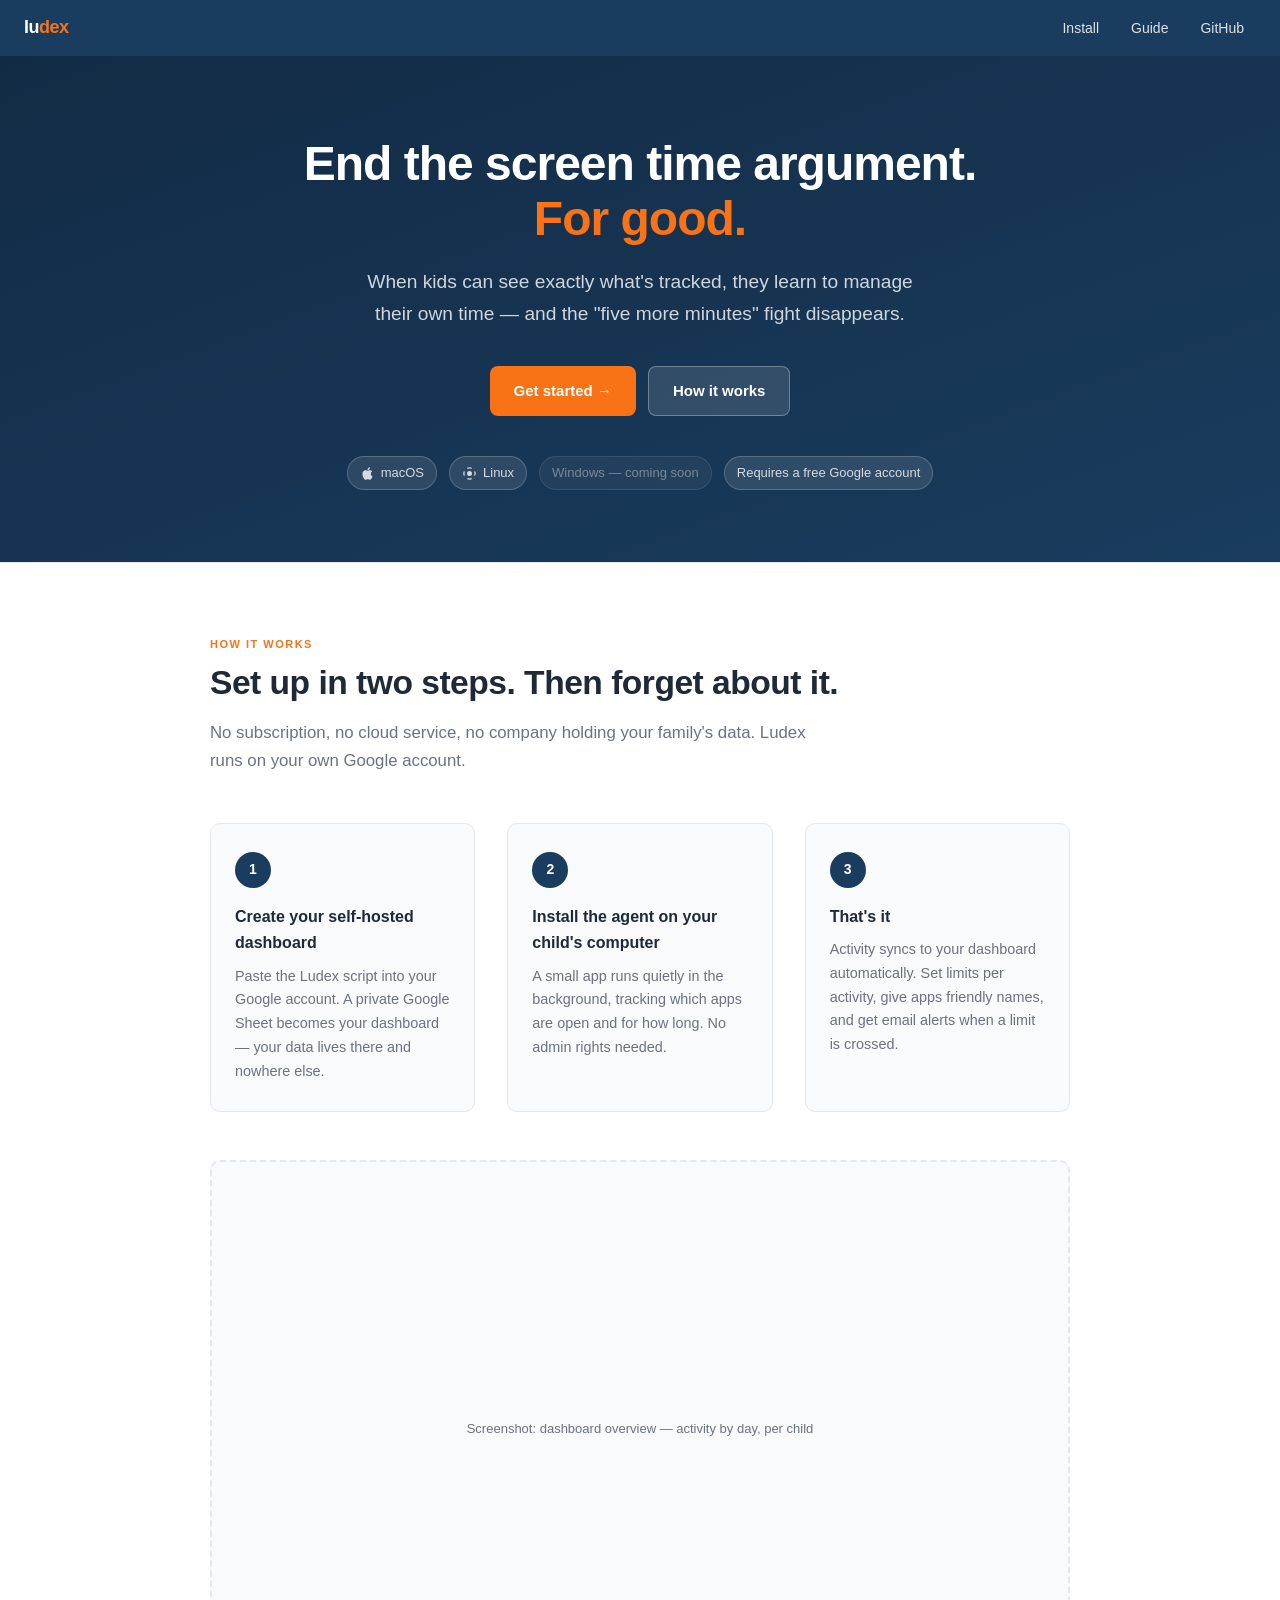
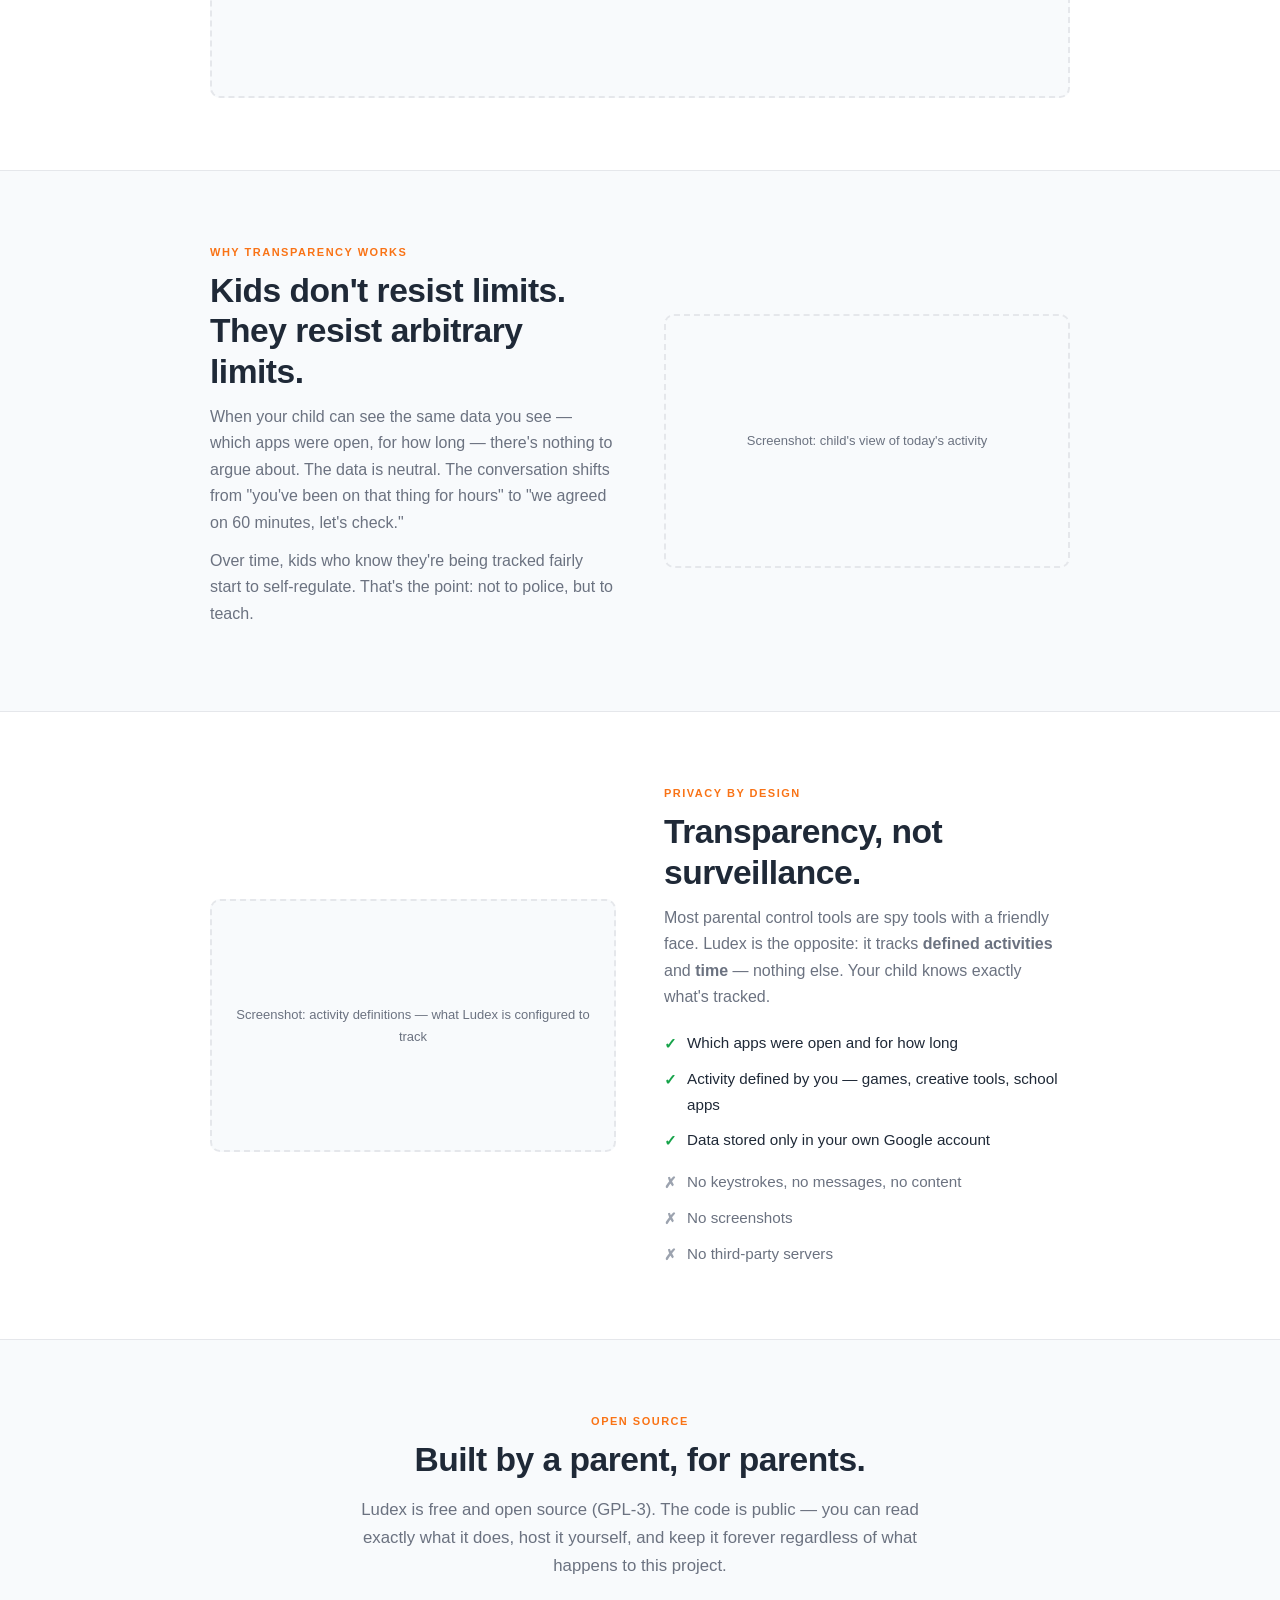
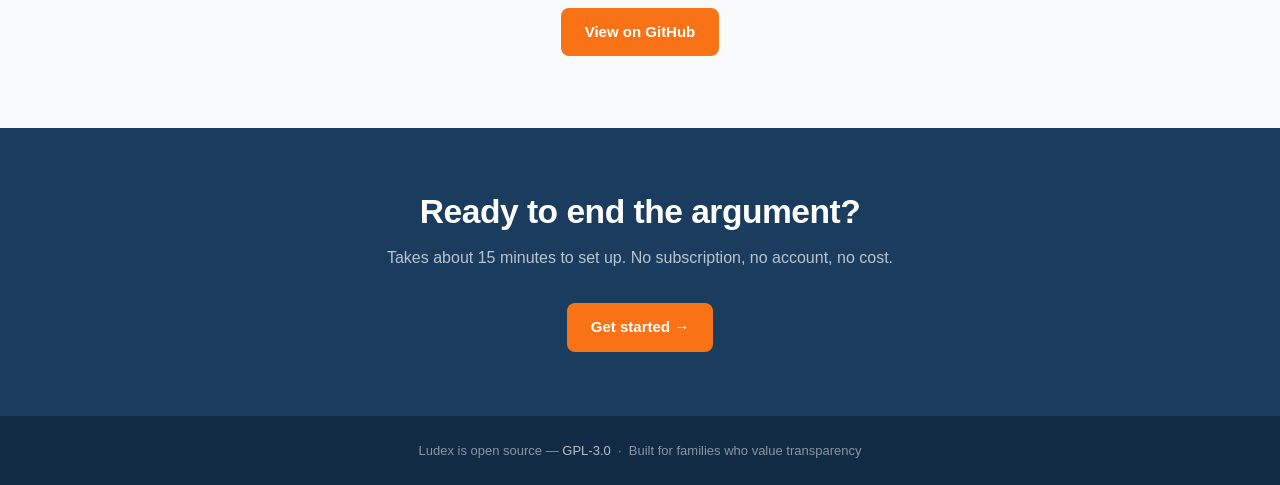
==== site/index.html @ 0217f78f "added documentation, v0.1.4" ====
<!DOCTYPE html>
<html lang="en">
<head>
  <meta charset="utf-8">
  <meta name="viewport" content="width=device-width, initial-scale=1">
  <title>Ludex — Screen time that empowers kids</title>
  <meta name="description" content="Ludex tracks app usage transparently so kids learn to manage their own screen time. No surveillance — just shared data, fewer arguments.">
  <link rel="stylesheet" href="style.css">
</head>
<body>

<nav>
  <span class="nav-logo">lu<span>dex</span></span>
  <ul>
    <li><a href="install.html">Install</a></li>
    <li><a href="guide.html">Guide</a></li>
    <li><a href="https://github.com/arno-vanwouwe/ludex" target="_blank">GitHub</a></li>
  </ul>
</nav>

<!-- ── Hero ── -->
<section class="hero">
  <h1>End the screen time argument. <em>For good.</em></h1>
  <p>
    When kids can see exactly what's tracked, they learn to manage their own time —
    and the "five more minutes" fight disappears.
  </p>
  <div class="btn-row">
    <a href="install.html" class="btn btn-primary">Get started →</a>
    <a href="#how-it-works" class="btn btn-ghost">How it works</a>
  </div>
  <div class="platform-badges">
    <span class="badge">
      <svg viewBox="0 0 24 24"><path d="M18.71 19.5c-.83 1.24-1.71 2.45-3.05 2.47-1.34.03-1.77-.79-3.29-.79-1.53 0-2 .77-3.27.82-1.31.05-2.3-1.32-3.14-2.53C4.25 17 2.94 12.45 4.7 9.39c.87-1.52 2.43-2.48 4.12-2.51 1.28-.02 2.5.87 3.29.87.78 0 2.26-1.07 3.8-.91.65.03 2.47.26 3.64 1.98-.09.06-2.17 1.28-2.15 3.81.03 3.02 2.65 4.03 2.68 4.04-.03.07-.42 1.44-1.38 2.83M13 3.5c.73-.83 1.94-1.46 2.94-1.5.13 1.17-.34 2.35-1.04 3.19-.69.85-1.83 1.51-2.95 1.42-.15-1.15.41-2.35 1.05-3.11z"/></svg>
      macOS
    </span>
    <span class="badge">
      <svg viewBox="0 0 24 24"><path d="M20.795 16.096l-1.523-1.523C19.713 13.705 20 12.869 20 12s-.287-1.705-.728-2.573l1.523-1.523C21.591 9.37 22 10.633 22 12s-.409 2.63-1.205 3.596zM16.096 3.205l-1.523 1.523C13.705 4.287 12.869 4 12 4s-1.705.287-2.573.728L7.904 3.205C8.87 2.409 10.133 2 12 2s3.13.409 4.096 1.205zM3.205 7.904l1.523 1.523C4.287 10.295 4 11.131 4 12s.287 1.705.728 2.573l-1.523 1.523C2.409 15.13 2 13.867 2 12s.409-3.13 1.205-4.096zM7.904 20.795l1.523-1.523C10.295 19.713 11.131 20 12 20s1.705-.287 2.573-.728l1.523 1.523C15.13 21.591 13.867 22 12 22s-3.13-.409-4.096-1.205zM12 8a4 4 0 100 8 4 4 0 000-8z"/></svg>
      Linux
    </span>
    <span class="badge dim">
      Windows — coming soon
    </span>
    <span class="badge">
      Requires a free Google account
    </span>
  </div>
</section>

<!-- ── How it works ── -->
<section id="how-it-works">
  <div class="section-inner">
    <div class="section-label">How it works</div>
    <h2>Set up in two steps. Then forget about it.</h2>
    <p class="lead">
      No subscription, no cloud service, no company holding your family's data.
      Ludex runs on your own Google account.
    </p>
    <div class="steps">
      <div class="step">
        <div class="step-num">1</div>
        <h3>Create your self-hosted dashboard</h3>
        <p>
          Paste the Ludex script into your Google account. A private Google Sheet
          becomes your dashboard — your data lives there and nowhere else.
        </p>
      </div>
      <div class="step">
        <div class="step-num">2</div>
        <h3>Install the agent on your child's computer</h3>
        <p>
          A small app runs quietly in the background, tracking which apps are open
          and for how long. No admin rights needed.
        </p>
      </div>
      <div class="step">
        <div class="step-num">3</div>
        <h3>That's it</h3>
        <p>
          Activity syncs to your dashboard automatically. Set limits per activity,
          give apps friendly names, and get email alerts when a limit is crossed.
        </p>
      </div>
    </div>

    <div class="screenshot" style="margin-top: 48px;">
      Screenshot: dashboard overview — activity by day, per child
    </div>
  </div>
</section>

<!-- ── Transparency section ── -->
<section style="background: var(--bg-alt);">
  <div class="section-inner">
    <div class="feature-split">
      <div class="feature-text">
        <div class="section-label">Why transparency works</div>
        <h2>Kids don't resist limits. They resist arbitrary limits.</h2>
        <p>
          When your child can see the same data you see — which apps were open, for how long —
          there's nothing to argue about. The data is neutral. The conversation shifts from
          "you've been on that thing for hours" to "we agreed on 60 minutes, let's check."
        </p>
        <p>
          Over time, kids who know they're being tracked fairly start to self-regulate.
          That's the point: not to police, but to teach.
        </p>
      </div>
      <div class="screenshot">
        Screenshot: child's view of today's activity
      </div>
    </div>
  </div>
</section>

<!-- ── Privacy section ── -->
<section>
  <div class="section-inner">
    <div class="feature-split reverse">
      <div class="feature-text">
        <div class="section-label">Privacy by design</div>
        <h2>Transparency, not surveillance.</h2>
        <p>
          Most parental control tools are spy tools with a friendly face.
          Ludex is the opposite: it tracks <strong>defined activities</strong> and
          <strong>time</strong> — nothing else. Your child knows exactly what's tracked.
        </p>
        <ul class="check-list">
          <li>Which apps were open and for how long</li>
          <li>Activity defined by you — games, creative tools, school apps</li>
          <li>Data stored only in your own Google account</li>
        </ul>
        <ul class="cross-list" style="margin-top: 16px;">
          <li>No keystrokes, no messages, no content</li>
          <li>No screenshots</li>
          <li>No third-party servers</li>
        </ul>
      </div>
      <div class="screenshot">
        Screenshot: activity definitions — what Ludex is configured to track
      </div>
    </div>
  </div>
</section>

<!-- ── Open source section ── -->
<section style="background: var(--bg-alt);">
  <div class="section-inner">
    <div style="max-width: 600px; margin: 0 auto; text-align: center;">
      <div class="section-label">Open source</div>
      <h2>Built by a parent, for parents.</h2>
      <p class="lead" style="margin-bottom: 28px;">
        Ludex is free and open source (GPL-3). The code is public — you can read exactly
        what it does, host it yourself, and keep it forever regardless of what happens to this project.
      </p>
      <a href="https://github.com/arno-vanwouwe/ludex" class="btn btn-primary" target="_blank">
        View on GitHub
      </a>
    </div>
  </div>
</section>

<!-- ── CTA ── -->
<div class="cta-band">
  <h2>Ready to end the argument?</h2>
  <p>Takes about 15 minutes to set up. No subscription, no account, no cost.</p>
  <a href="install.html" class="btn btn-primary">Get started →</a>
</div>

<footer>
  <p>Ludex is open source — <a href="https://github.com/arno-vanwouwe/ludex">GPL-3.0</a> &nbsp;·&nbsp; Built for families who value transparency</p>
</footer>

</body>
</html>
---- site/style.css ----
:root {
  --navy: #1a3c5e;
  --navy-dark: #122b45;
  --accent: #f97316;
  --accent-light: #fff7ed;
  --green: #16a34a;
  --text: #1f2937;
  --muted: #6b7280;
  --border: #e5e7eb;
  --bg-alt: #f8fafc;
  --radius: 10px;
  --max: 860px;
}

*, *::before, *::after { box-sizing: border-box; margin: 0; padding: 0; }

html { font-size: 16px; scroll-behavior: smooth; }

body {
  font-family: -apple-system, BlinkMacSystemFont, "Segoe UI", Helvetica, Arial, sans-serif;
  color: var(--text);
  line-height: 1.65;
  background: #fff;
}

a { color: var(--navy); text-decoration: none; }
a:hover { text-decoration: underline; }

/* ── Nav ── */
nav {
  position: sticky; top: 0; z-index: 10;
  background: var(--navy);
  display: flex; align-items: center; justify-content: space-between;
  padding: 0 24px; height: 56px;
}
.nav-logo {
  font-weight: 700; font-size: 18px; color: #fff; letter-spacing: -0.5px;
}
.nav-logo span { color: var(--accent); }
nav ul { list-style: none; display: flex; gap: 8px; }
nav ul a {
  color: rgba(255,255,255,0.85); font-size: 14px; font-weight: 500;
  padding: 6px 12px; border-radius: 6px; transition: background 0.15s;
}
nav ul a:hover { background: rgba(255,255,255,0.12); text-decoration: none; color: #fff; }
nav ul a.active { color: #fff; background: rgba(255,255,255,0.15); }

/* ── Hero ── */
.hero {
  background: linear-gradient(160deg, var(--navy-dark) 0%, var(--navy) 100%);
  color: #fff;
  padding: 80px 24px 72px;
  text-align: center;
}
.hero h1 {
  font-size: clamp(2rem, 5vw, 3rem);
  font-weight: 800;
  line-height: 1.15;
  letter-spacing: -1px;
  max-width: 700px;
  margin: 0 auto 20px;
}
.hero h1 em { color: var(--accent); font-style: normal; }
.hero p {
  font-size: clamp(1rem, 2.5vw, 1.2rem);
  color: rgba(255,255,255,0.8);
  max-width: 560px;
  margin: 0 auto 36px;
}
.btn-row { display: flex; gap: 12px; justify-content: center; flex-wrap: wrap; }
.btn {
  display: inline-flex; align-items: center; gap: 6px;
  padding: 12px 24px; border-radius: 8px;
  font-size: 15px; font-weight: 600; cursor: pointer;
  transition: opacity 0.15s, transform 0.1s;
}
.btn:hover { opacity: 0.9; transform: translateY(-1px); text-decoration: none; }
.btn-primary { background: var(--accent); color: #fff; }
.btn-ghost { background: rgba(255,255,255,0.12); color: #fff; border: 1px solid rgba(255,255,255,0.3); }

.platform-badges {
  margin-top: 40px;
  display: flex; gap: 12px; justify-content: center; flex-wrap: wrap;
}
.badge {
  display: inline-flex; align-items: center; gap: 6px;
  background: rgba(255,255,255,0.1); border: 1px solid rgba(255,255,255,0.2);
  color: rgba(255,255,255,0.8); font-size: 13px; font-weight: 500;
  padding: 5px 12px; border-radius: 20px;
}
.badge svg { width: 15px; height: 15px; fill: currentColor; flex-shrink: 0; }
.badge.dim { opacity: 0.5; }

/* ── Sections ── */
section { padding: 72px 24px; }
section + section { border-top: 1px solid var(--border); }
.section-inner { max-width: var(--max); margin: 0 auto; }

.section-label {
  text-transform: uppercase; letter-spacing: 1.5px; font-size: 11px;
  font-weight: 700; color: var(--accent); margin-bottom: 10px;
}
h2 {
  font-size: clamp(1.5rem, 3.5vw, 2.1rem);
  font-weight: 800; letter-spacing: -0.5px; line-height: 1.2;
  margin-bottom: 16px;
}
.lead {
  font-size: 1.05rem; color: var(--muted); max-width: 620px;
  margin-bottom: 48px;
}

/* ── Steps ── */
.steps { display: grid; gap: 32px; }
@media (min-width: 640px) { .steps { grid-template-columns: repeat(3, 1fr); } }

.step {
  background: var(--bg-alt); border: 1px solid var(--border);
  border-radius: var(--radius); padding: 28px 24px;
}
.step-num {
  width: 36px; height: 36px; border-radius: 50%;
  background: var(--navy); color: #fff;
  font-size: 14px; font-weight: 700;
  display: flex; align-items: center; justify-content: center;
  margin-bottom: 16px;
}
.step h3 { font-size: 1rem; font-weight: 700; margin-bottom: 8px; }
.step p { font-size: 0.9rem; color: var(--muted); }

/* ── Feature split ── */
.feature-split {
  display: grid; gap: 48px; align-items: center;
}
@media (min-width: 640px) {
  .feature-split { grid-template-columns: 1fr 1fr; }
  .feature-split.reverse .feature-text { order: 2; }
  .feature-split.reverse .feature-visual { order: 1; }
}
.feature-text h2 { margin-bottom: 12px; }
.feature-text p { color: var(--muted); margin-bottom: 12px; }
.check-list { list-style: none; display: flex; flex-direction: column; gap: 10px; margin-top: 20px; }
.check-list li { display: flex; gap: 10px; font-size: 0.95rem; }
.check-list li::before {
  content: "✓"; font-weight: 700; color: var(--green);
  flex-shrink: 0; margin-top: 1px;
}
.cross-list { list-style: none; display: flex; flex-direction: column; gap: 10px; margin-top: 20px; }
.cross-list li { display: flex; gap: 10px; font-size: 0.95rem; color: var(--muted); }
.cross-list li::before {
  content: "✗"; font-weight: 700; color: #9ca3af;
  flex-shrink: 0; margin-top: 1px;
}

/* ── Screenshot placeholder ── */
.screenshot {
  background: var(--bg-alt); border: 2px dashed var(--border);
  border-radius: var(--radius); aspect-ratio: 16/10;
  display: flex; align-items: center; justify-content: center;
  color: var(--muted); font-size: 13px; text-align: center;
  padding: 16px;
}

/* ── CTA band ── */
.cta-band {
  background: var(--navy);
  color: #fff; text-align: center;
  padding: 64px 24px;
}
.cta-band h2 { color: #fff; margin-bottom: 12px; }
.cta-band p { color: rgba(255,255,255,0.7); margin-bottom: 32px; }

/* ── Footer ── */
footer {
  background: var(--navy-dark); color: rgba(255,255,255,0.5);
  text-align: center; font-size: 13px; padding: 24px;
}
footer a { color: rgba(255,255,255,0.7); }

/* ── Install / guide page ── */
.page-hero {
  background: var(--navy);
  color: #fff; padding: 52px 24px 44px;
  text-align: center;
}
.page-hero h1 { font-size: clamp(1.6rem, 3.5vw, 2.4rem); font-weight: 800; letter-spacing: -0.5px; }
.page-hero p { color: rgba(255,255,255,0.75); margin-top: 10px; font-size: 1.05rem; }

.content { max-width: var(--max); margin: 0 auto; padding: 56px 24px; }

.content h2 {
  font-size: 1.35rem; font-weight: 700; margin: 48px 0 12px;
  padding-bottom: 8px; border-bottom: 2px solid var(--border);
}
.content h2:first-child { margin-top: 0; }
.content h3 { font-size: 1rem; font-weight: 700; margin: 24px 0 8px; }
.content p { color: var(--text); margin-bottom: 12px; }
.content p.note { color: var(--muted); font-size: 0.9rem; }
.content ul, .content ol { padding-left: 20px; margin-bottom: 16px; }
.content li { margin-bottom: 6px; }

.prereq-grid { display: grid; gap: 16px; margin: 24px 0; }
@media (min-width: 480px) { .prereq-grid { grid-template-columns: 1fr 1fr; } }
.prereq-card {
  border: 1px solid var(--border); border-radius: var(--radius);
  padding: 16px 20px;
}
.prereq-card h4 { font-size: 0.9rem; font-weight: 700; margin-bottom: 4px; }
.prereq-card p { font-size: 0.85rem; color: var(--muted); margin: 0; }

.step-block {
  border-left: 3px solid var(--navy); padding-left: 20px; margin: 24px 0;
}
.step-block .step-title {
  font-weight: 700; font-size: 1rem; margin-bottom: 8px;
  display: flex; align-items: center; gap: 10px;
}
.step-block .step-title .step-n {
  width: 26px; height: 26px; background: var(--navy); color: #fff;
  border-radius: 50%; font-size: 12px; font-weight: 700;
  display: inline-flex; align-items: center; justify-content: center;
  flex-shrink: 0;
}

code {
  font-family: "SFMono-Regular", Consolas, "Liberation Mono", Menlo, monospace;
  font-size: 0.875em;
  background: #f1f5f9; border: 1px solid var(--border);
  border-radius: 4px; padding: 1px 5px;
}
pre {
  background: #0f172a; color: #e2e8f0;
  border-radius: var(--radius); padding: 20px 24px;
  overflow-x: auto; font-size: 0.875rem; line-height: 1.6;
  margin: 16px 0;
}
pre code { background: none; border: none; padding: 0; font-size: inherit; color: inherit; }

.callout {
  border-radius: var(--radius); padding: 14px 18px;
  margin: 20px 0; font-size: 0.9rem;
  display: flex; gap: 12px; align-items: flex-start;
}
.callout.info { background: #eff6ff; border: 1px solid #bfdbfe; }
.callout.warn { background: #fffbeb; border: 1px solid #fde68a; }
.callout.tip { background: #f0fdf4; border: 1px solid #bbf7d0; }
.callout-icon { flex-shrink: 0; font-size: 1rem; margin-top: 1px; }

/* ── Sidebar layout for guide ── */
.guide-layout { display: flex; gap: 48px; align-items: flex-start; }
.guide-toc {
  width: 200px; flex-shrink: 0; position: sticky; top: 72px;
  font-size: 13px; line-height: 1.5;
}
.guide-toc h4 { font-size: 11px; text-transform: uppercase; letter-spacing: 1px;
  color: var(--muted); font-weight: 700; margin-bottom: 10px; }
.guide-toc ul { list-style: none; padding: 0; }
.guide-toc li { margin-bottom: 2px; }
.guide-toc a { color: var(--muted); display: block; padding: 3px 0; }
.guide-toc a:hover { color: var(--navy); text-decoration: none; }
.guide-body { flex: 1; min-width: 0; }
@media (max-width: 640px) {
  .guide-layout { flex-direction: column; }
  .guide-toc { display: none; }
}
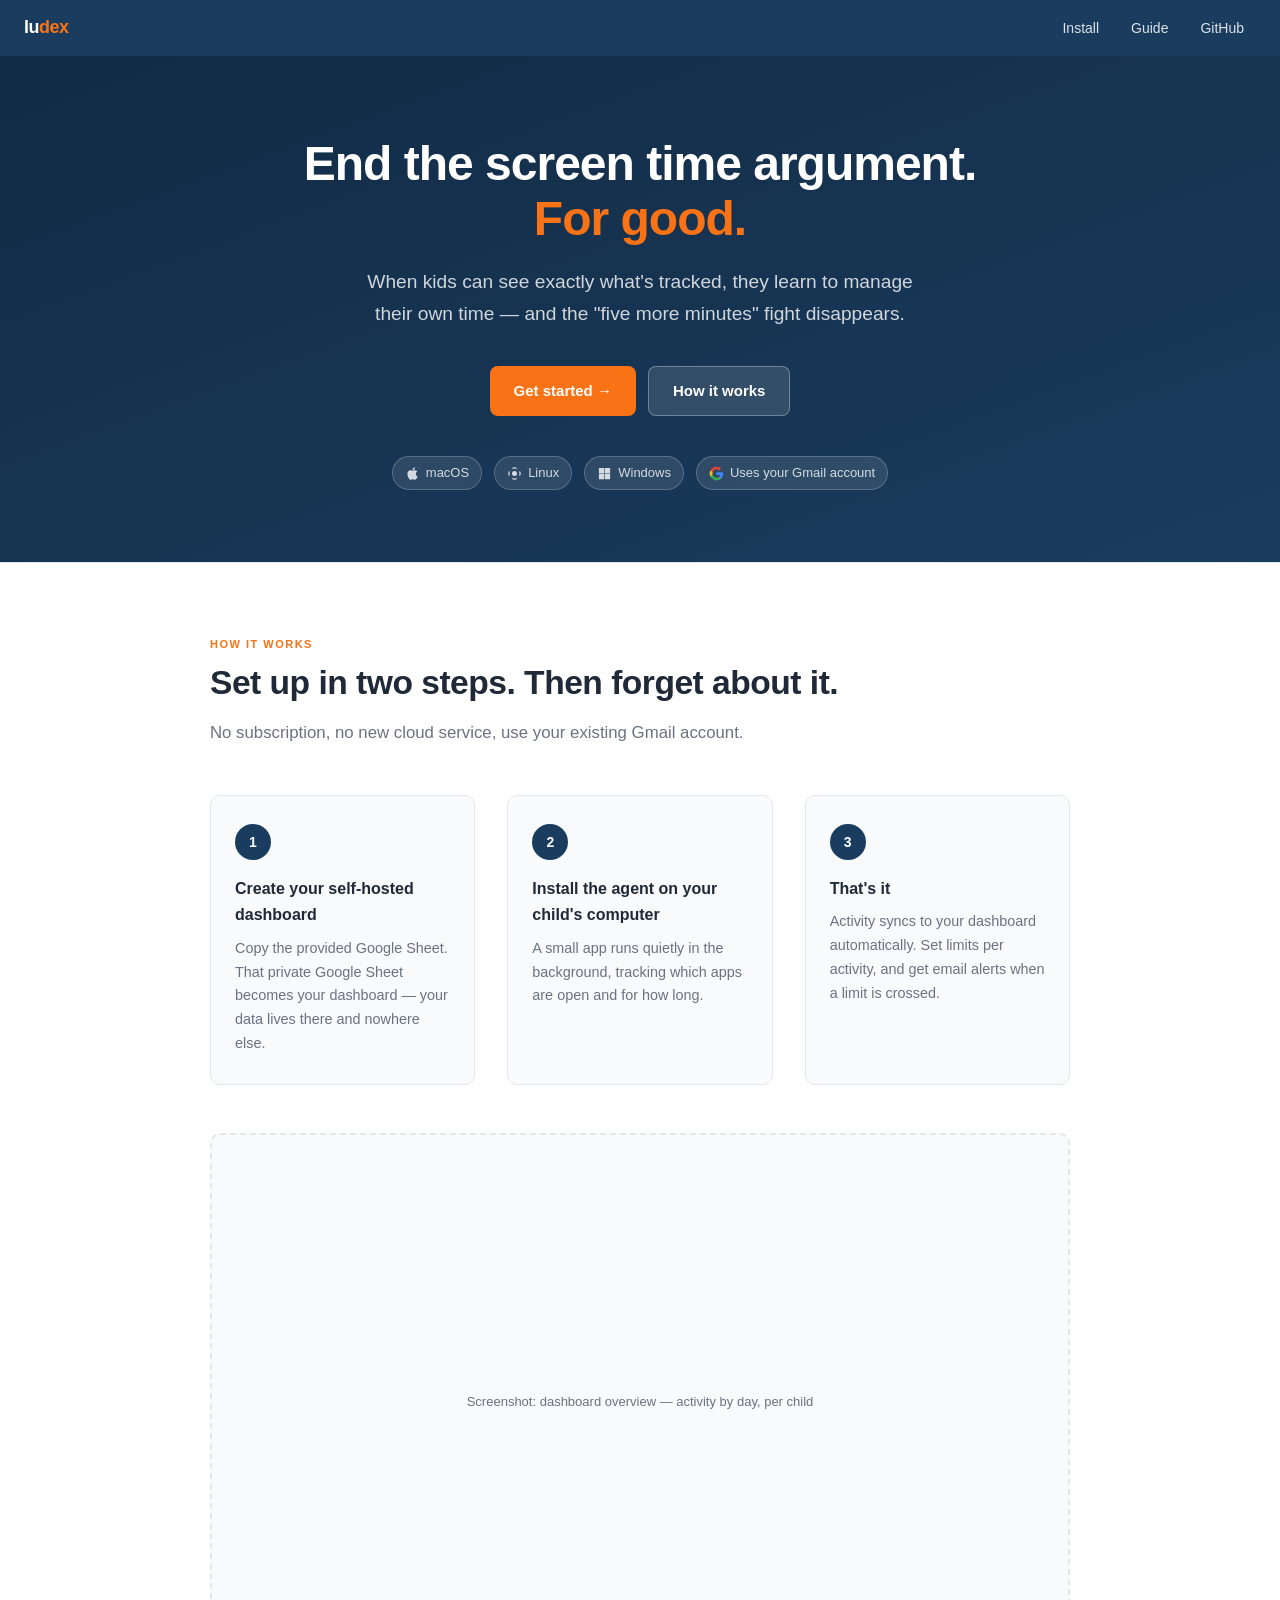
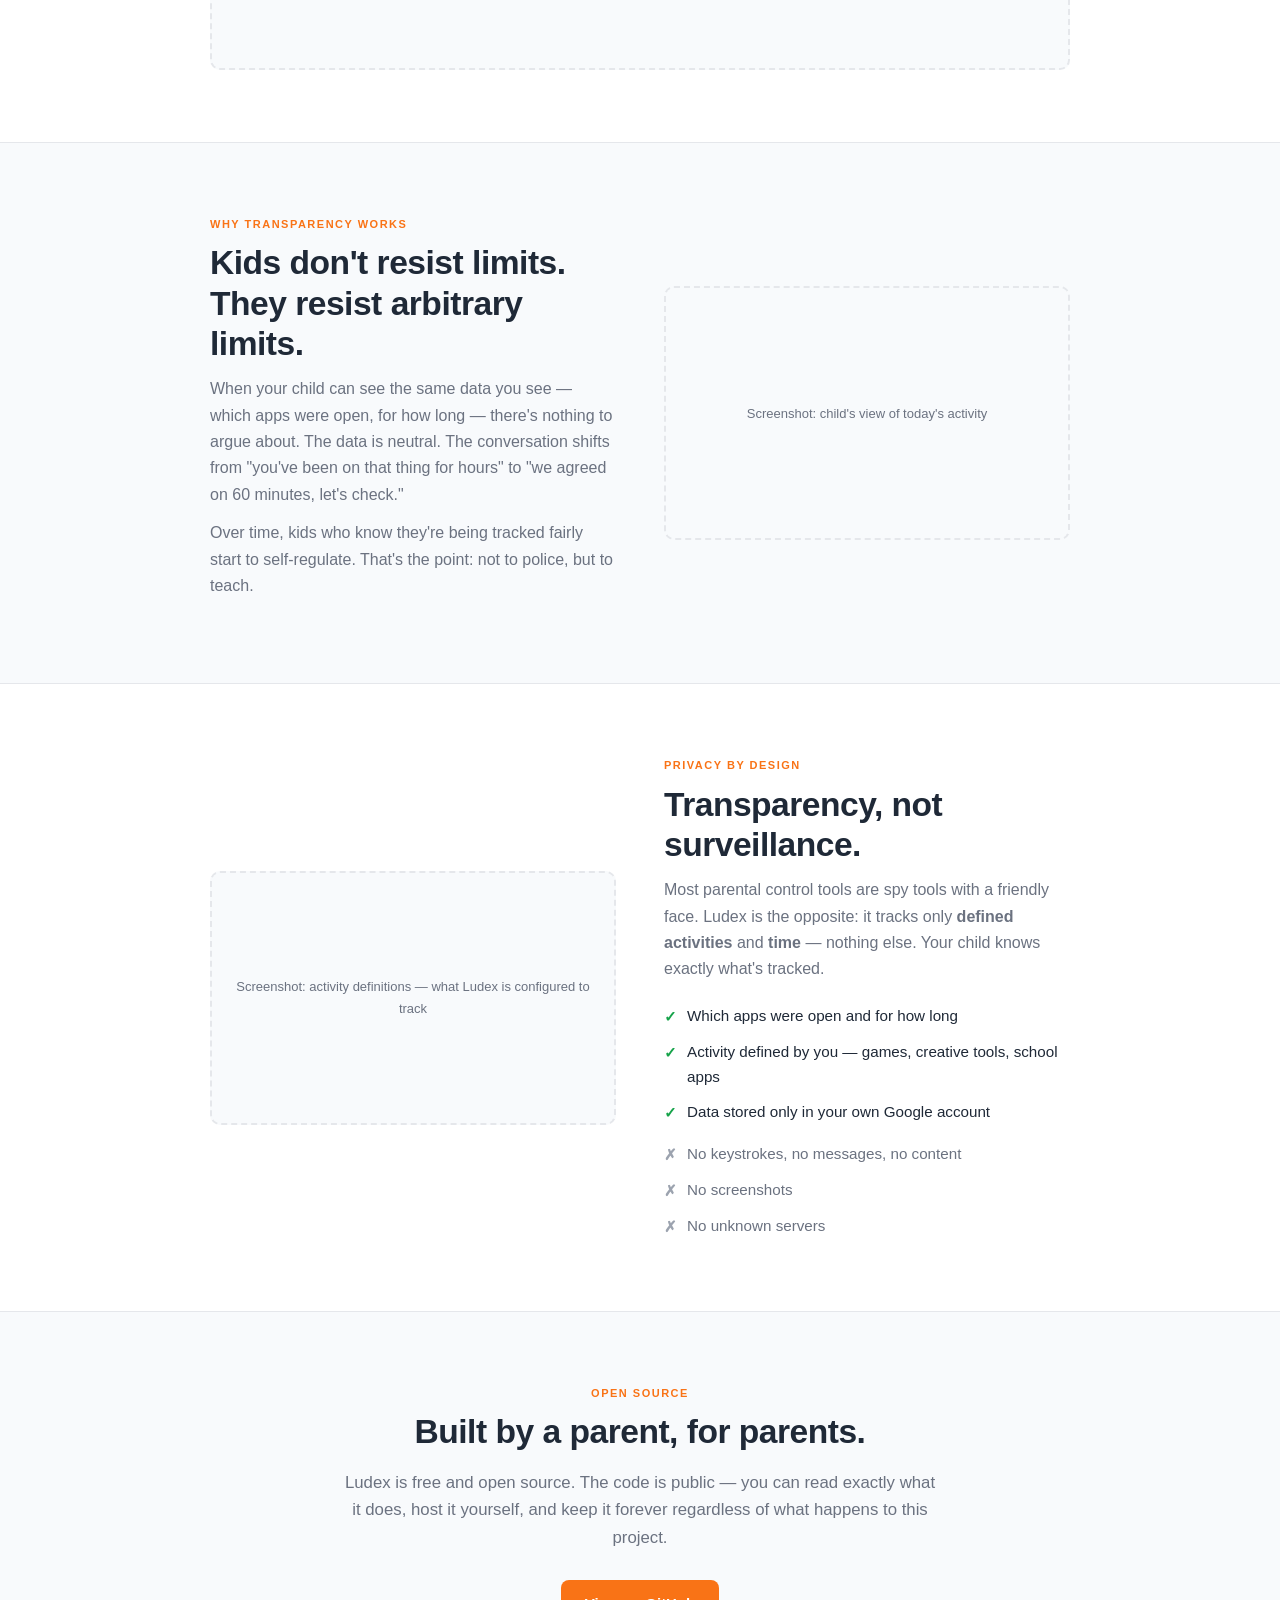
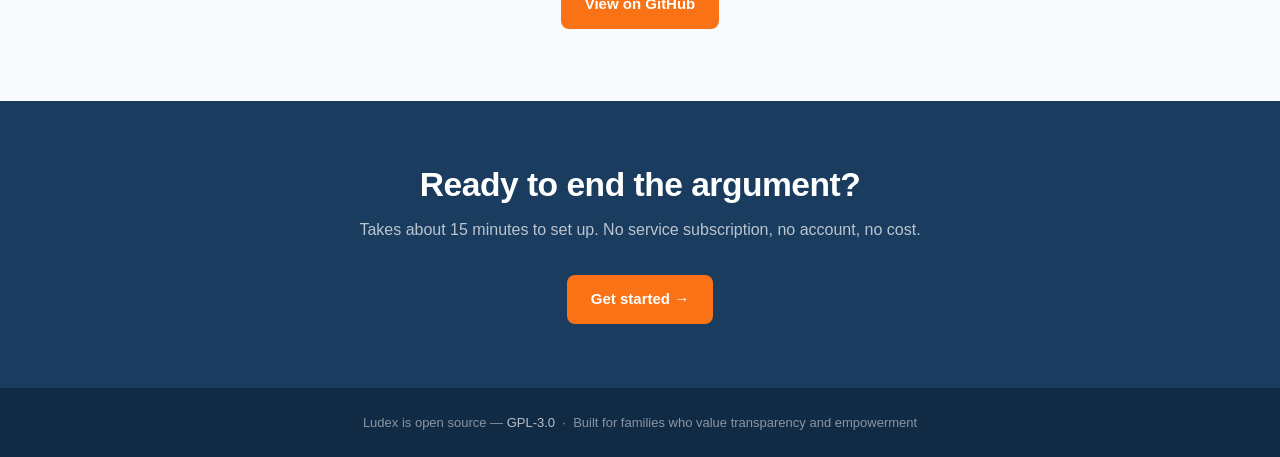
==== commit 174029c5: "rename "edit names" to "edit people", ocumentation improvement" ====
--- a/site/index.html
+++ b/site/index.html
@@ -38,11 +38,18 @@
       <svg viewBox="0 0 24 24"><path d="M20.795 16.096l-1.523-1.523C19.713 13.705 20 12.869 20 12s-.287-1.705-.728-2.573l1.523-1.523C21.591 9.37 22 10.633 22 12s-.409 2.63-1.205 3.596zM16.096 3.205l-1.523 1.523C13.705 4.287 12.869 4 12 4s-1.705.287-2.573.728L7.904 3.205C8.87 2.409 10.133 2 12 2s3.13.409 4.096 1.205zM3.205 7.904l1.523 1.523C4.287 10.295 4 11.131 4 12s.287 1.705.728 2.573l-1.523 1.523C2.409 15.13 2 13.867 2 12s.409-3.13 1.205-4.096zM7.904 20.795l1.523-1.523C10.295 19.713 11.131 20 12 20s1.705-.287 2.573-.728l1.523 1.523C15.13 21.591 13.867 22 12 22s-3.13-.409-4.096-1.205zM12 8a4 4 0 100 8 4 4 0 000-8z"/></svg>
       Linux
     </span>
-    <span class="badge dim">
-      Windows — coming soon
+    <span class="badge">
+      <svg viewBox="0 0 24 24"><path d="M3 3h8.5v8.5H3V3zm9.5 0H21v8.5h-8.5V3zM3 12.5h8.5V21H3v-8.5zm9.5 0H21V21h-8.5v-8.5z"/></svg>
+      Windows
     </span>
     <span class="badge">
-      Requires a free Google account
+      <svg viewBox="0 0 24 24">
+        <path fill="#4285F4" d="M22.56 12.25c0-.78-.07-1.53-.2-2.25H12v4.26h5.92c-.26 1.37-1.04 2.53-2.21 3.31v2.77h3.57c2.08-1.92 3.28-4.74 3.28-8.09z"/>
+        <path fill="#34A853" d="M12 23c2.97 0 5.46-.98 7.28-2.66l-3.57-2.77c-.98.66-2.23 1.06-3.71 1.06-2.86 0-5.29-1.93-6.16-4.53H2.18v2.84C3.99 20.53 7.7 23 12 23z"/>
+        <path fill="#FBBC05" d="M5.84 14.09c-.22-.66-.35-1.36-.35-2.09s.13-1.43.35-2.09V7.07H2.18C1.43 8.55 1 10.22 1 12s.43 3.45 1.18 4.93l3.66-2.84z"/>
+        <path fill="#EA4335" d="M12 5.38c1.62 0 3.06.56 4.21 1.64l3.15-3.15C17.45 2.09 14.97 1 12 1 7.7 1 3.99 3.47 2.18 7.07l3.66 2.84c.87-2.6 3.3-4.53 6.16-4.53z"/>
+      </svg>
+      Uses your Gmail account
     </span>
   </div>
 </section>
@@ -53,15 +60,14 @@
     <div class="section-label">How it works</div>
     <h2>Set up in two steps. Then forget about it.</h2>
     <p class="lead">
-      No subscription, no cloud service, no company holding your family's data.
-      Ludex runs on your own Google account.
+      No subscription, no new cloud service, use your existing Gmail account.
     </p>
     <div class="steps">
       <div class="step">
         <div class="step-num">1</div>
         <h3>Create your self-hosted dashboard</h3>
         <p>
-          Paste the Ludex script into your Google account. A private Google Sheet
+          Copy the provided Google Sheet. That private Google Sheet
           becomes your dashboard — your data lives there and nowhere else.
         </p>
       </div>
@@ -70,7 +76,7 @@
         <h3>Install the agent on your child's computer</h3>
         <p>
           A small app runs quietly in the background, tracking which apps are open
-          and for how long. No admin rights needed.
+          and for how long.
         </p>
       </div>
       <div class="step">
@@ -78,7 +84,7 @@
         <h3>That's it</h3>
         <p>
           Activity syncs to your dashboard automatically. Set limits per activity,
-          give apps friendly names, and get email alerts when a limit is crossed.
+          and get email alerts when a limit is crossed.
         </p>
       </div>
     </div>
@@ -122,7 +128,7 @@
         <h2>Transparency, not surveillance.</h2>
         <p>
           Most parental control tools are spy tools with a friendly face.
-          Ludex is the opposite: it tracks <strong>defined activities</strong> and
+          Ludex is the opposite: it tracks only <strong>defined activities</strong> and
           <strong>time</strong> — nothing else. Your child knows exactly what's tracked.
         </p>
         <ul class="check-list">
@@ -133,7 +139,7 @@
         <ul class="cross-list" style="margin-top: 16px;">
           <li>No keystrokes, no messages, no content</li>
           <li>No screenshots</li>
-          <li>No third-party servers</li>
+          <li>No unknown servers</li>
         </ul>
       </div>
       <div class="screenshot">
@@ -150,10 +156,10 @@
       <div class="section-label">Open source</div>
       <h2>Built by a parent, for parents.</h2>
       <p class="lead" style="margin-bottom: 28px;">
-        Ludex is free and open source (GPL-3). The code is public — you can read exactly
+        Ludex is free and open source. The code is public — you can read exactly
         what it does, host it yourself, and keep it forever regardless of what happens to this project.
       </p>
-      <a href="https://github.com/arno-vanwouwe/ludex" class="btn btn-primary" target="_blank">
+      <a href="https://github.com/avanwouwe/ludex" class="btn btn-primary" target="_blank">
         View on GitHub
       </a>
     </div>
@@ -163,12 +169,12 @@
 <!-- ── CTA ── -->
 <div class="cta-band">
   <h2>Ready to end the argument?</h2>
-  <p>Takes about 15 minutes to set up. No subscription, no account, no cost.</p>
+  <p>Takes about 15 minutes to set up. No service subscription, no account, no cost.</p>
   <a href="install.html" class="btn btn-primary">Get started →</a>
 </div>
 
 <footer>
-  <p>Ludex is open source — <a href="https://github.com/arno-vanwouwe/ludex">GPL-3.0</a> &nbsp;·&nbsp; Built for families who value transparency</p>
+  <p>Ludex is open source — <a href="https://github.com/avanwouwe/ludex">GPL-3.0</a> &nbsp;·&nbsp; Built for families who value transparency and empowerment</p>
 </footer>
 
 </body>
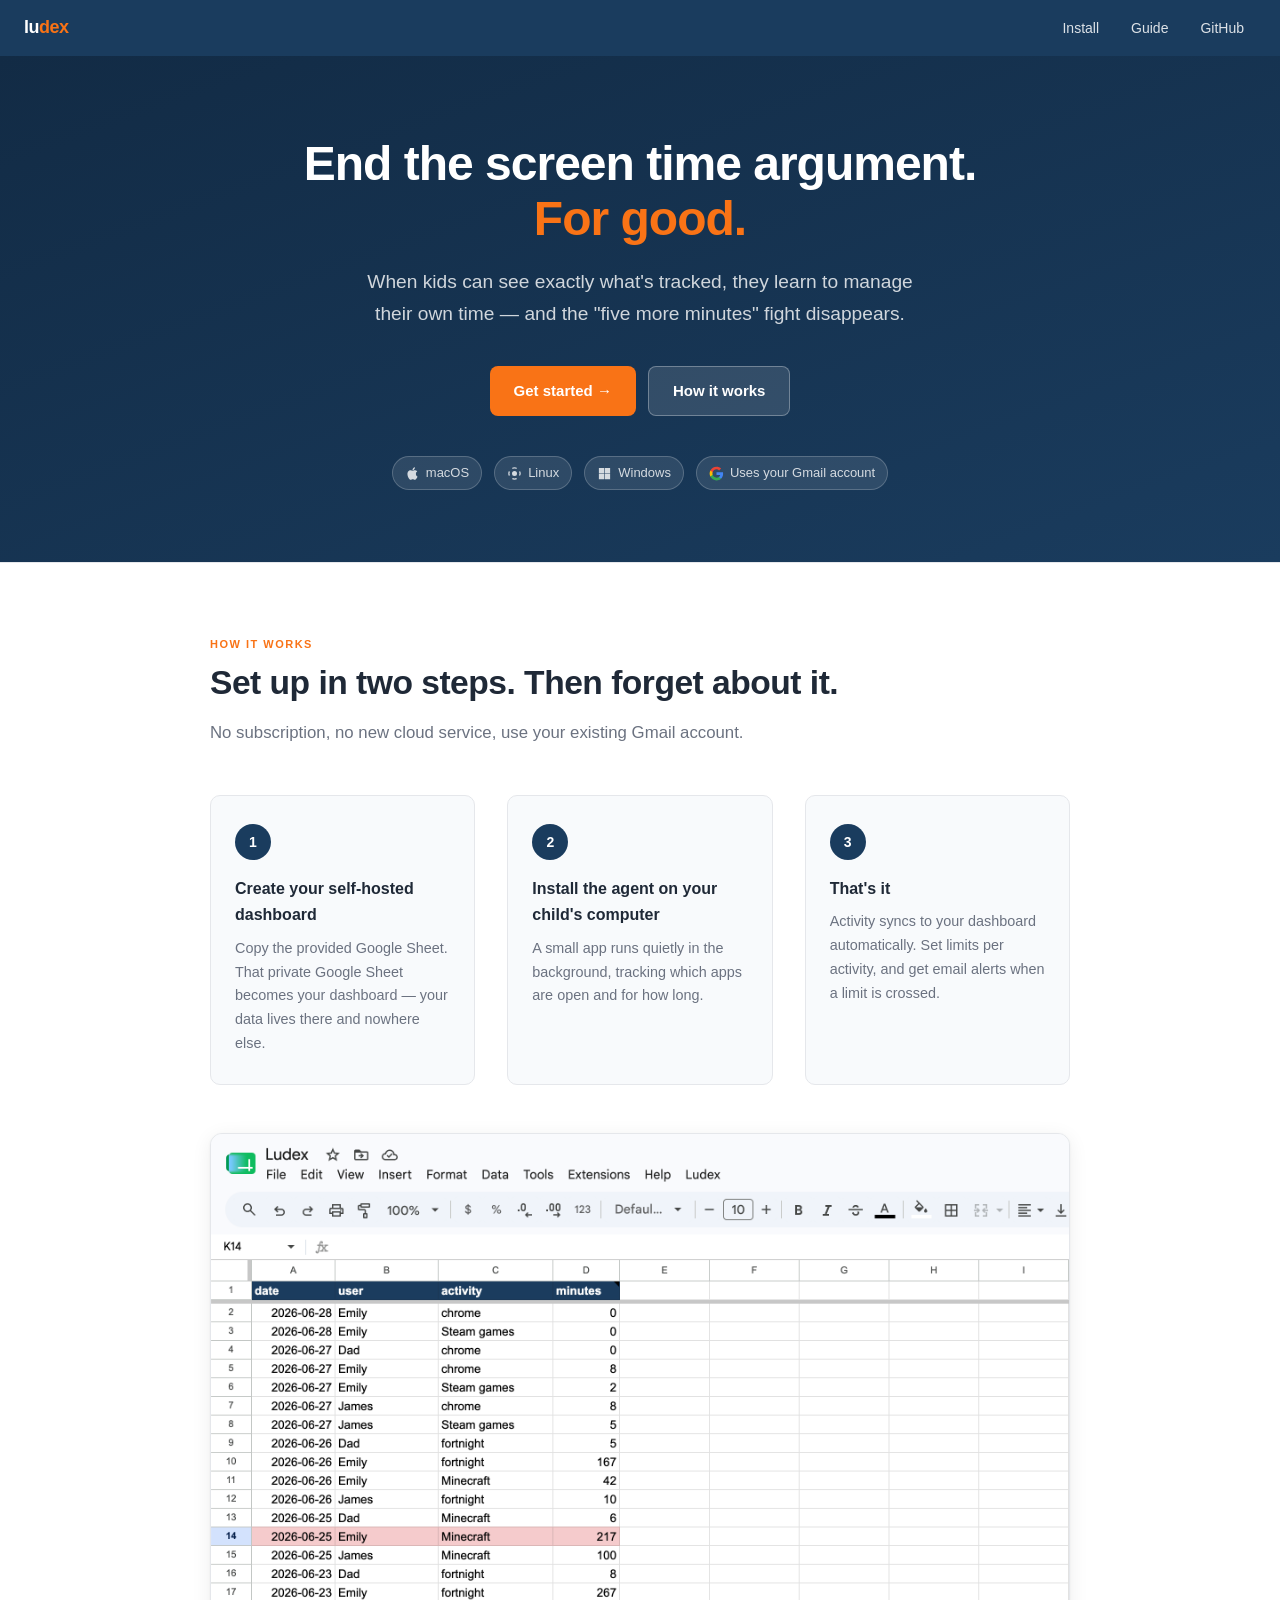
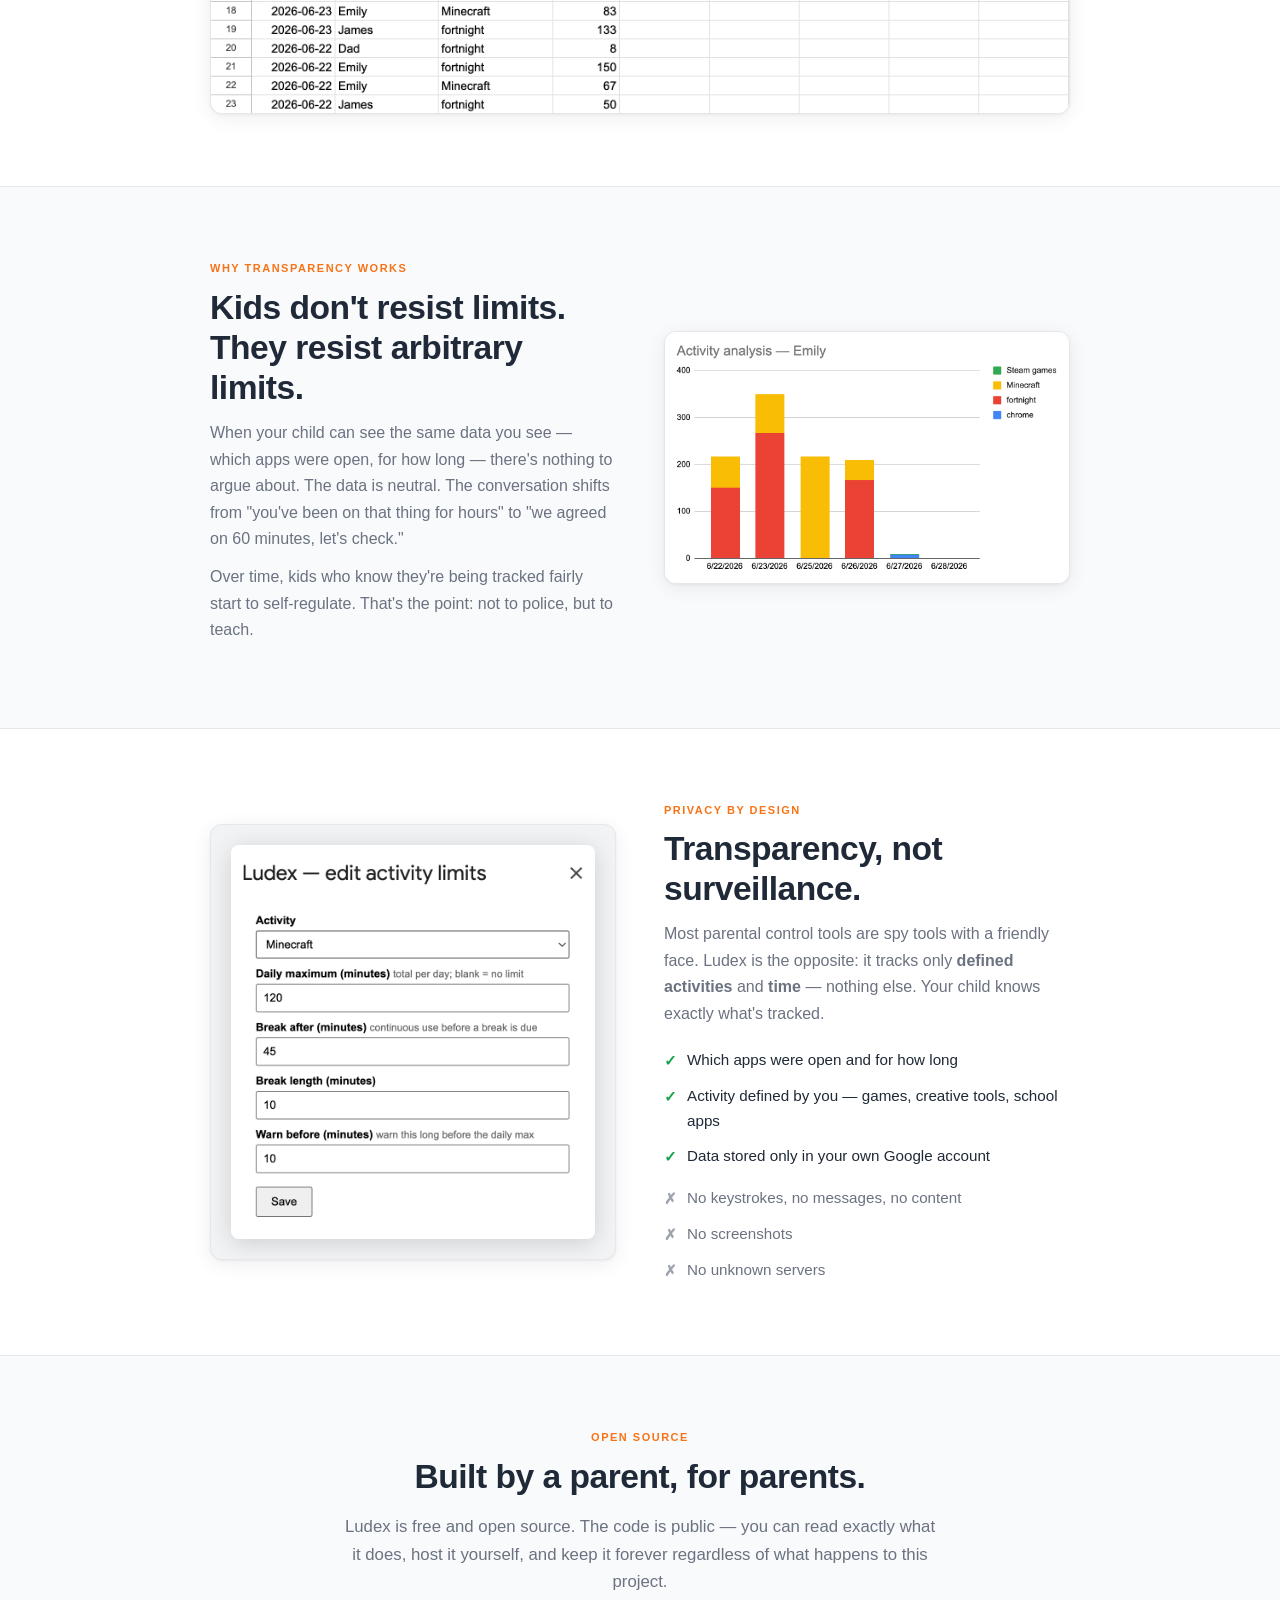
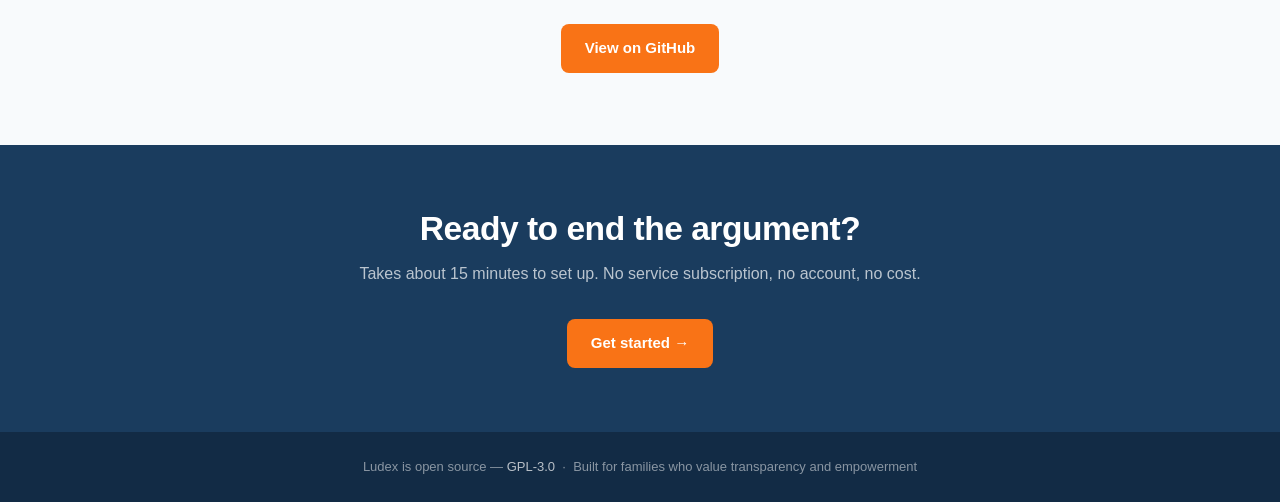
==== commit 7ddec5b3: "add screenshots" ====
--- a/site/index.html
+++ b/site/index.html
@@ -9,7 +9,7 @@
 </head>
 <body>
 
-<nav>
+<nav class="site-nav">
   <span class="nav-logo">lu<span>dex</span></span>
   <ul>
     <li><a href="install.html">Install</a></li>
@@ -89,9 +89,9 @@
       </div>
     </div>
 
-    <div class="screenshot" style="margin-top: 48px;">
-      Screenshot: dashboard overview — activity by day, per child
-    </div>
+    <figure class="screenshot" style="margin-top: 48px;">
+      <img src="screenshot - dashboard.png" alt="Ludex dashboard: activity by day, per child">
+    </figure>
   </div>
 </section>
 
@@ -112,9 +112,9 @@
           That's the point: not to police, but to teach.
         </p>
       </div>
-      <div class="screenshot">
-        Screenshot: child's view of today's activity
-      </div>
+      <figure class="screenshot">
+        <img src="screenshot - analysis.png" alt="Activity analysis chart — minutes per game per day">
+      </figure>
     </div>
   </div>
 </section>
@@ -142,9 +142,9 @@
           <li>No unknown servers</li>
         </ul>
       </div>
-      <div class="screenshot">
-        Screenshot: activity definitions — what Ludex is configured to track
-      </div>
+      <figure class="screenshot screenshot--dialog">
+        <img src="screenshot - activity limits.png" alt="Activity limits editor: set daily max and warning thresholds">
+      </figure>
     </div>
   </div>
 </section>
--- a/site/style.css
+++ b/site/style.css
@@ -27,7 +27,7 @@
 a:hover { text-decoration: underline; }
 
 /* ── Nav ── */
-nav {
+.site-nav {
   position: sticky; top: 0; z-index: 10;
   background: var(--navy);
   display: flex; align-items: center; justify-content: space-between;
@@ -37,13 +37,13 @@
   font-weight: 700; font-size: 18px; color: #fff; letter-spacing: -0.5px;
 }
 .nav-logo span { color: var(--accent); }
-nav ul { list-style: none; display: flex; gap: 8px; }
-nav ul a {
+.site-nav ul { list-style: none; display: flex; gap: 8px; }
+.site-nav ul a {
   color: rgba(255,255,255,0.85); font-size: 14px; font-weight: 500;
   padding: 6px 12px; border-radius: 6px; transition: background 0.15s;
 }
-nav ul a:hover { background: rgba(255,255,255,0.12); text-decoration: none; color: #fff; }
-nav ul a.active { color: #fff; background: rgba(255,255,255,0.15); }
+.site-nav ul a:hover { background: rgba(255,255,255,0.12); text-decoration: none; color: #fff; }
+.site-nav ul a.active { color: #fff; background: rgba(255,255,255,0.15); }
 
 /* ── Hero ── */
 .hero {
@@ -152,8 +152,33 @@
   flex-shrink: 0; margin-top: 1px;
 }
 
-/* ── Screenshot placeholder ── */
+/* ── Screenshots ── */
 .screenshot {
+  background: var(--bg-alt);
+  border: 1px solid var(--border);
+  border-radius: 12px;
+  overflow: hidden;
+  box-shadow: 0 4px 20px rgba(0,0,0,0.07), 0 1px 3px rgba(0,0,0,0.05);
+  line-height: 0;   /* removes the inline gap below images */
+  margin: 0;
+}
+.screenshot img {
+  width: 100%; height: auto; display: block;
+}
+/* Dialog screenshots: float the image on a neutral desktop-like surface */
+.screenshot--dialog {
+  padding: 20px;
+  background: #f1f3f4;
+  line-height: 1;
+}
+.screenshot--dialog img {
+  width: auto; max-width: 100%;
+  border-radius: 8px;
+  box-shadow: 0 4px 24px rgba(0,0,0,0.15);
+  display: block; margin: 0 auto;
+}
+/* Text-only placeholder (no image yet) */
+.screenshot-placeholder {
   background: var(--bg-alt); border: 2px dashed var(--border);
   border-radius: var(--radius); aspect-ratio: 16/10;
   display: flex; align-items: center; justify-content: center;
@@ -247,9 +272,12 @@
 .callout-icon { flex-shrink: 0; font-size: 1rem; margin-top: 1px; }
 
 /* ── Sidebar layout for guide ── */
-.guide-layout { display: flex; gap: 48px; align-items: flex-start; }
+.guide-layout {
+  display: grid;
+  grid-template-columns: 160px 1fr;
+  gap: 48px;
+}
 .guide-toc {
-  width: 200px; flex-shrink: 0; position: sticky; top: 72px;
   font-size: 13px; line-height: 1.5;
 }
 .guide-toc h4 { font-size: 11px; text-transform: uppercase; letter-spacing: 1px;
@@ -258,8 +286,9 @@
 .guide-toc li { margin-bottom: 2px; }
 .guide-toc a { color: var(--muted); display: block; padding: 3px 0; }
 .guide-toc a:hover { color: var(--navy); text-decoration: none; }
-.guide-body { flex: 1; min-width: 0; }
+.guide-body { min-width: 0; }
+.guide-body h2:first-child { margin-top: 0; }
 @media (max-width: 640px) {
-  .guide-layout { flex-direction: column; }
+  .guide-layout { grid-template-columns: 1fr; }
   .guide-toc { display: none; }
 }
